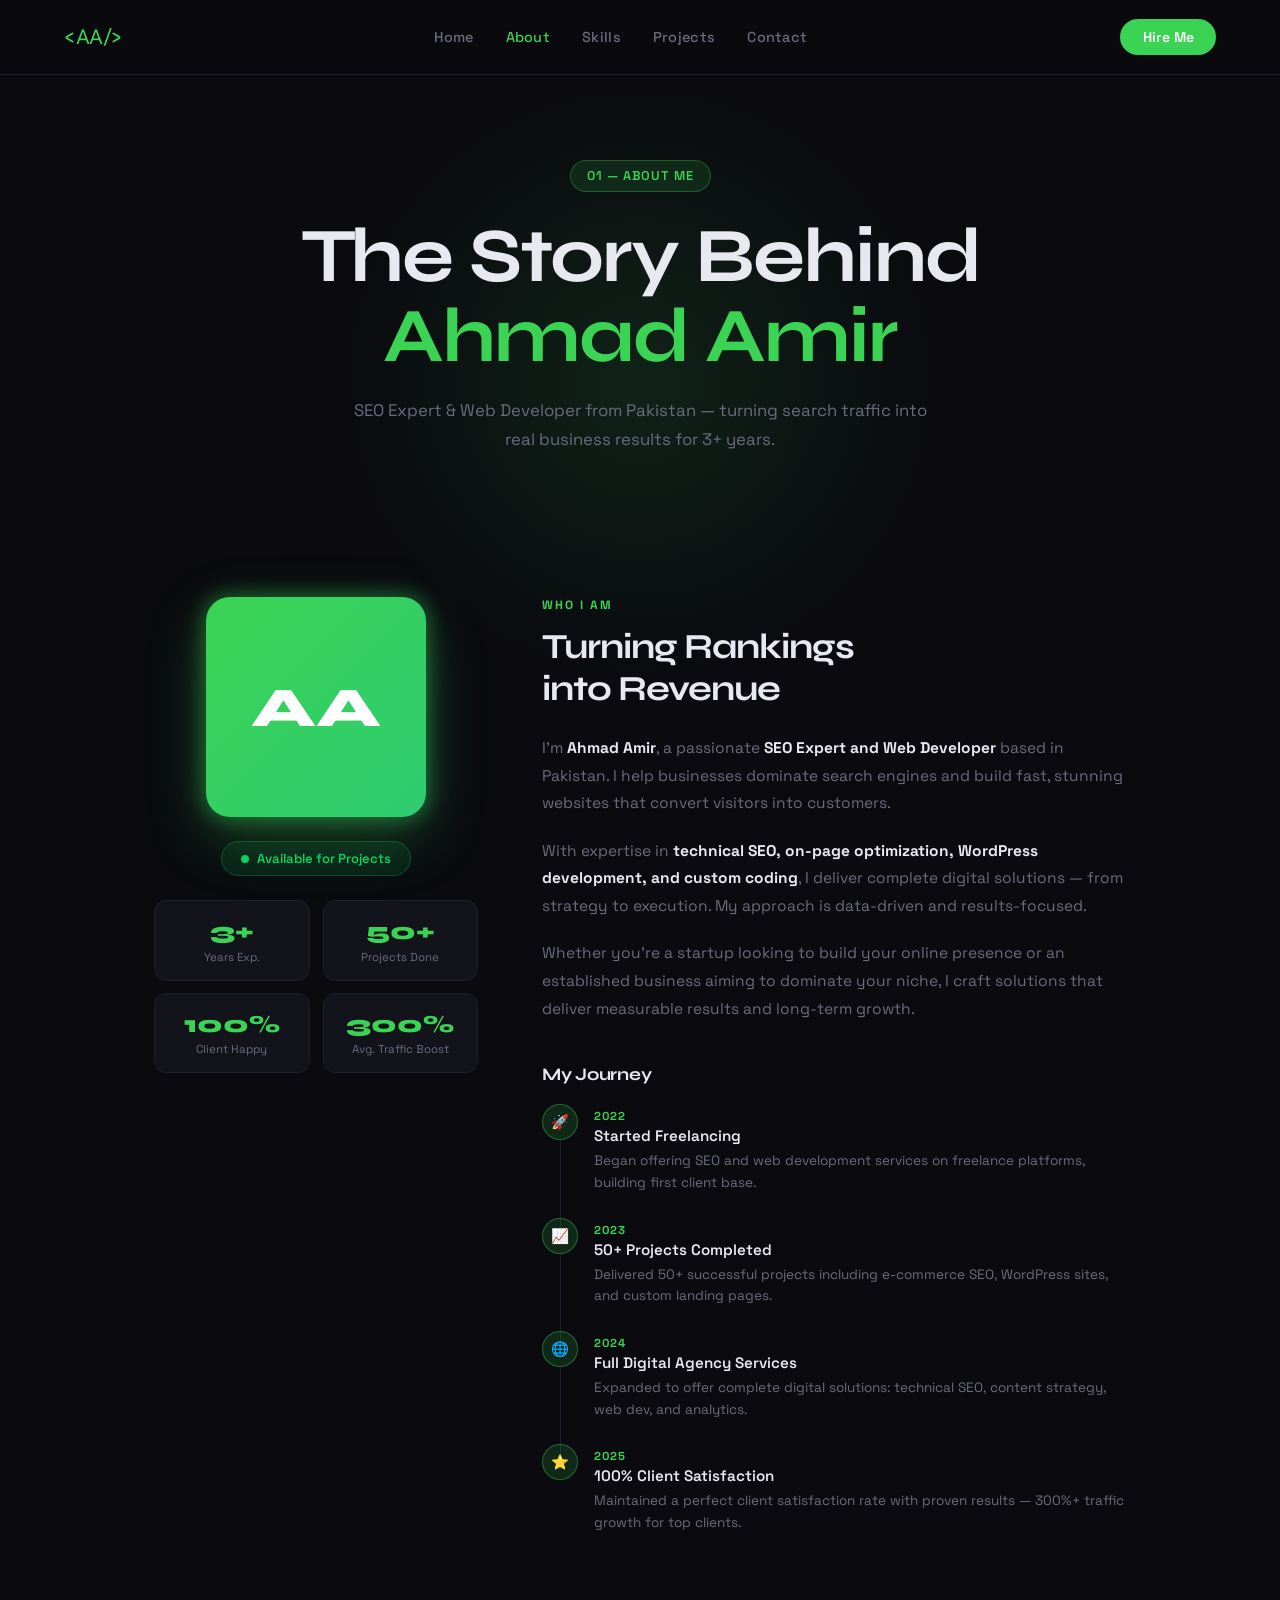
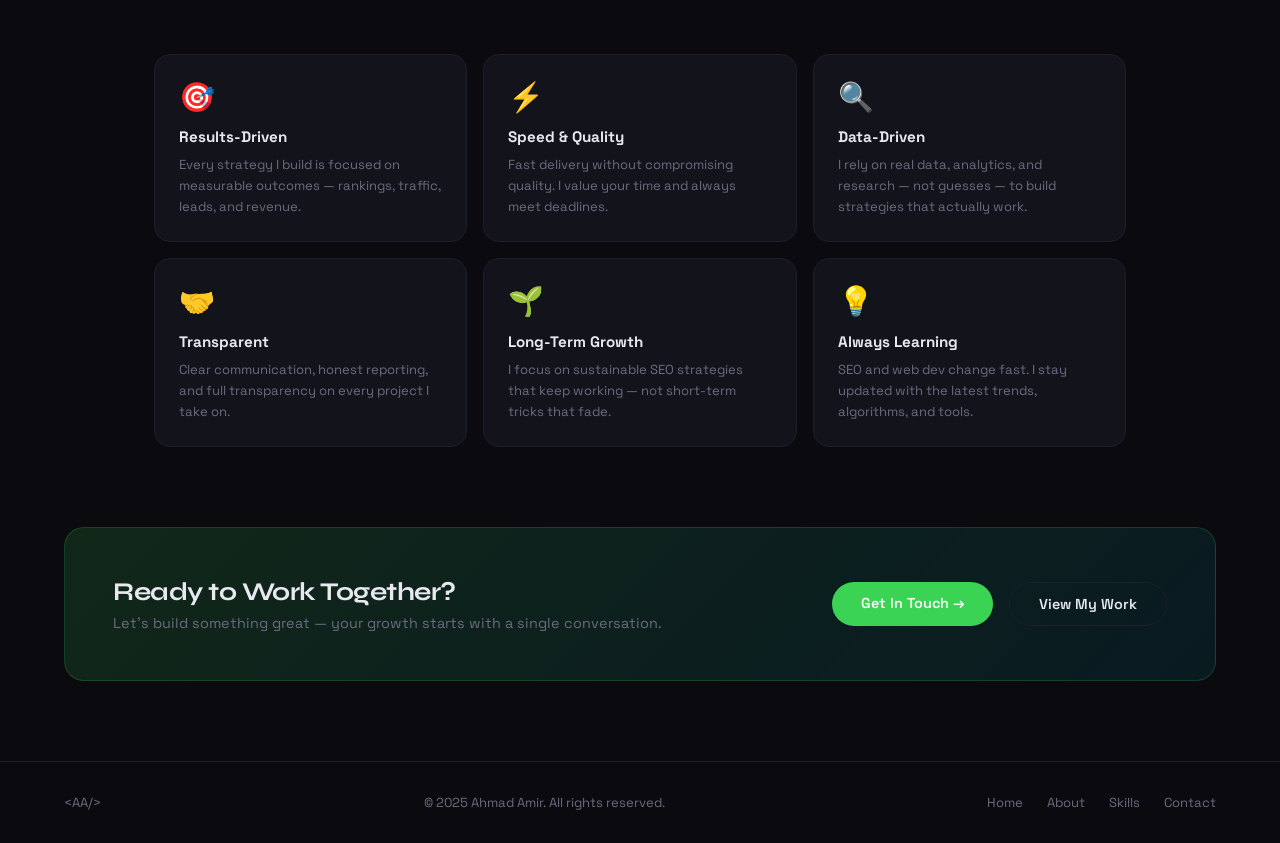
==== about.html @ 07c0ea3f "about file" ====
<!DOCTYPE html>
<html lang="en">
<head>
  <meta charset="UTF-8" />
  <meta name="viewport" content="width=device-width, initial-scale=1.0"/>
  <title>About – Ahmad Amir | SEO Expert & Web Developer</title>
  <link rel="preconnect" href="https://fonts.googleapis.com"/>
  <link href="https://fonts.googleapis.com/css2?family=Space+Grotesk:wght@300;400;500;600;700&family=Syne:wght@700;800&display=swap" rel="stylesheet"/>
  <style>
    :root {
      --bg: #0a0a0f;
      --surface: #111118;
      --border: #1e1e2e;
      --accent: #3bd354;
      --accent2: #2ecc71;
      --text: #e8e8f0;
      --muted: #6b6b80;
      --card: #13131c;
    }

    * { margin: 0; padding: 0; box-sizing: border-box; }

    body {
      background: var(--bg);
      color: var(--text);
      font-family: 'Space Grotesk', sans-serif;
      min-height: 100vh;
      overflow-x: hidden;
    }

    /* ── NAV ── */
    nav {
      position: fixed; top: 0; left: 0; right: 0; z-index: 100;
      display: flex; align-items: center; justify-content: space-between;
      padding: 1.2rem 5%;
      background: rgba(10,10,15,0.85);
      backdrop-filter: blur(12px);
      border-bottom: 1px solid var(--border);
    }

    .logo {
      font-family: 'Syne', sans-serif;
      font-size: 1.4rem;
      color: var(--accent);
      text-decoration: none;
      letter-spacing: -0.5px;
    }

    .nav-links { display: flex; gap: 2rem; list-style: none; }
    .nav-links a {
      color: var(--muted);
      text-decoration: none;
      font-size: 0.9rem;
      font-weight: 500;
      transition: color 0.3s;
      letter-spacing: 0.3px;
    }
    .nav-links a:hover, .nav-links a.active { color: var(--text); }
    .nav-links a.active { color: var(--accent); }

    .hire-btn {
      background: var(--accent);
      color: #fff;
      padding: 0.55rem 1.4rem;
      border-radius: 50px;
      text-decoration: none;
      font-size: 0.88rem;
      font-weight: 600;
      transition: opacity 0.3s;
    }
    .hire-btn:hover { opacity: 0.85; }

    /* ── HERO ── */
    .hero {
      padding: 10rem 5% 5rem;
      display: flex;
      flex-direction: column;
      align-items: center;
      text-align: center;
      position: relative;
    }

    .hero::before {
      content: '';
      position: absolute;
      top: 80px; left: 50%; transform: translateX(-50%);
      width: 600px; height: 600px;
      background: radial-gradient(circle, rgba(59,211,84,0.12) 0%, transparent 70%);
      pointer-events: none;
    }

    .badge {
      display: inline-flex; align-items: center; gap: 0.5rem;
      background: rgba(59,211,84,0.12);
      border: 1px solid rgba(59,211,84,0.3);
      color: var(--accent);
      padding: 0.4rem 1rem;
      border-radius: 50px;
      font-size: 0.8rem;
      font-weight: 600;
      letter-spacing: 1px;
      text-transform: uppercase;
      margin-bottom: 1.5rem;
      animation: fadeUp 0.6s ease both;
    }

    h1 {
      font-family: 'Syne', sans-serif;
      font-size: clamp(2.8rem, 6vw, 5rem);
      line-height: 1.05;
      letter-spacing: -2px;
      animation: fadeUp 0.6s ease 0.1s both;
    }

    h1 span { color: var(--accent); }

    .hero-sub {
      max-width: 600px;
      color: var(--muted);
      margin-top: 1.2rem;
      font-size: 1.05rem;
      line-height: 1.7;
      animation: fadeUp 0.6s ease 0.2s both;
    }

    /* ── AVATAR SECTION ── */
    .about-grid {
      display: grid;
      grid-template-columns: 1fr 1.8fr;
      gap: 4rem;
      padding: 4rem 5%;
      max-width: 1100px;
      margin: 0 auto;
      align-items: start;
    }

    .avatar-wrap {
      display: flex;
      flex-direction: column;
      align-items: center;
      gap: 1.5rem;
      animation: fadeUp 0.7s ease 0.3s both;
    }

    .avatar {
      width: 220px; height: 220px;
      border-radius: 24px;
      background: linear-gradient(135deg, var(--accent), var(--accent2));
      display: flex; align-items: center; justify-content: center;
      font-family: 'Syne', sans-serif;
      font-size: 3.5rem;
      color: #fff;
      font-weight: 800;
      box-shadow: 0 20px 60px rgba(59,211,84,0.3);
      position: relative;
    }

    .avatar::after {
      content: '';
      position: absolute; inset: -3px;
      border-radius: 26px;
      background: linear-gradient(135deg, var(--accent), var(--accent2));
      z-index: -1;
      opacity: 0.4;
      filter: blur(10px);
    }

    .available-pill {
      display: flex; align-items: center; gap: 0.5rem;
      background: rgba(0,212,100,0.1);
      border: 1px solid rgba(0,212,100,0.25);
      color: #00d464;
      padding: 0.5rem 1.2rem;
      border-radius: 50px;
      font-size: 0.82rem;
      font-weight: 600;
    }

    .dot {
      width: 8px; height: 8px;
      background: #00d464;
      border-radius: 50%;
      animation: pulse 1.5s infinite;
    }

    @keyframes pulse {
      0%, 100% { opacity: 1; transform: scale(1); }
      50% { opacity: 0.5; transform: scale(1.3); }
    }

    .stats-mini {
      display: grid; grid-template-columns: 1fr 1fr;
      gap: 0.8rem; width: 100%;
    }

    .stat-box {
      background: var(--card);
      border: 1px solid var(--border);
      border-radius: 12px;
      padding: 1rem;
      text-align: center;
    }

    .stat-box .num {
      font-family: 'Syne', sans-serif;
      font-size: 1.5rem;
      font-weight: 800;
      color: var(--accent);
    }

    .stat-box .lbl { font-size: 0.72rem; color: var(--muted); margin-top: 0.2rem; }

    /* ── CONTENT ── */
    .about-content { animation: fadeUp 0.7s ease 0.4s both; }

    .section-label {
      font-size: 0.75rem;
      font-weight: 700;
      letter-spacing: 2px;
      text-transform: uppercase;
      color: var(--accent);
      margin-bottom: 0.8rem;
    }

    .about-content h2 {
      font-family: 'Syne', sans-serif;
      font-size: 2.2rem;
      letter-spacing: -1px;
      line-height: 1.2;
      margin-bottom: 1.5rem;
    }

    .about-content p {
      color: var(--muted);
      line-height: 1.8;
      margin-bottom: 1.2rem;
      font-size: 0.97rem;
    }

    .about-content p strong { color: var(--text); }

    /* Timeline */
    .timeline { margin-top: 2.5rem; }
    .timeline h3 {
      font-family: 'Syne', sans-serif;
      font-size: 1.1rem;
      margin-bottom: 1.2rem;
      letter-spacing: -0.3px;
    }

    .tl-item {
      display: flex; gap: 1rem;
      margin-bottom: 1.5rem;
      position: relative;
    }

    .tl-item::before {
      content: '';
      position: absolute;
      left: 18px; top: 36px;
      width: 1px; height: calc(100% + 0.5rem);
      background: var(--border);
    }
    .tl-item:last-child::before { display: none; }

    .tl-dot {
      width: 36px; height: 36px; min-width: 36px;
      border-radius: 50%;
      background: rgba(59,211,84,0.15);
      border: 1px solid rgba(59,211,84,0.4);
      display: flex; align-items: center; justify-content: center;
      font-size: 0.9rem;
    }

    .tl-body { padding-top: 0.3rem; }
    .tl-body .yr { font-size: 0.72rem; color: var(--accent); font-weight: 700; letter-spacing: 1px; }
    .tl-body .title { font-weight: 600; margin: 0.2rem 0 0.3rem; font-size: 0.95rem; }
    .tl-body .desc { color: var(--muted); font-size: 0.85rem; line-height: 1.6; }

    /* Values */
    .values {
      display: grid;
      grid-template-columns: repeat(3, 1fr);
      gap: 1rem;
      padding: 2rem 5% 5rem;
      max-width: 1100px;
      margin: 0 auto;
    }

    .val-card {
      background: var(--card);
      border: 1px solid var(--border);
      border-radius: 16px;
      padding: 1.5rem;
      transition: border-color 0.3s, transform 0.3s;
      animation: fadeUp 0.6s ease both;
    }

    .val-card:hover {
      border-color: rgba(59,211,84,0.4);
      transform: translateY(-4px);
    }

    .val-icon { font-size: 1.8rem; margin-bottom: 0.8rem; }
    .val-card h4 { font-weight: 700; margin-bottom: 0.5rem; font-size: 0.95rem; }
    .val-card p { color: var(--muted); font-size: 0.82rem; line-height: 1.6; }

    /* CTA */
    .cta-bar {
      background: linear-gradient(135deg, rgba(59,211,84,0.15), rgba(0,212,255,0.08));
      border: 1px solid rgba(59,211,84,0.2);
      border-radius: 20px;
      margin: 0 5% 5rem;
      padding: 3rem;
      display: flex;
      align-items: center;
      justify-content: space-between;
      gap: 2rem;
      flex-wrap: wrap;
    }

    .cta-bar h3 {
      font-family: 'Syne', sans-serif;
      font-size: 1.6rem;
      letter-spacing: -0.5px;
    }

    .cta-bar p { color: var(--muted); margin-top: 0.4rem; font-size: 0.9rem; }

    .cta-btns { display: flex; gap: 1rem; flex-wrap: wrap; }

    .btn-primary {
      background: var(--accent);
      color: #fff;
      padding: 0.75rem 1.8rem;
      border-radius: 50px;
      text-decoration: none;
      font-weight: 600;
      font-size: 0.9rem;
      transition: opacity 0.3s;
    }
    .btn-primary:hover { opacity: 0.85; }

    .btn-ghost {
      background: transparent;
      color: var(--text);
      padding: 0.75rem 1.8rem;
      border-radius: 50px;
      text-decoration: none;
      font-weight: 600;
      font-size: 0.9rem;
      border: 1px solid var(--border);
      transition: border-color 0.3s;
    }
    .btn-ghost:hover { border-color: var(--accent); }

    /* FOOTER */
    footer {
      border-top: 1px solid var(--border);
      padding: 2rem 5%;
      display: flex;
      justify-content: space-between;
      align-items: center;
      color: var(--muted);
      font-size: 0.82rem;
      flex-wrap: wrap;
      gap: 1rem;
    }

    footer a { color: var(--muted); text-decoration: none; }
    footer a:hover { color: var(--text); }

    @keyframes fadeUp {
      from { opacity: 0; transform: translateY(24px); }
      to   { opacity: 1; transform: translateY(0); }
    }

    @media (max-width: 768px) {
      .about-grid { grid-template-columns: 1fr; gap: 2rem; }
      .values { grid-template-columns: 1fr 1fr; }
      .cta-bar { flex-direction: column; text-align: center; }
      .cta-btns { justify-content: center; }
      .nav-links { display: none; }
      .stats-mini { grid-template-columns: repeat(2, 1fr); }
    }

    @media (max-width: 480px) {
      .values { grid-template-columns: 1fr; }
    }
  </style>
</head>
<body>

  <!-- NAV -->
  <nav>
    <a href="index.html" class="logo">&lt;AA/&gt;</a>
    <ul class="nav-links">
      <li><a href="index.html">Home</a></li>
      <li><a href="about.html" class="active">About</a></li>
      <li><a href="index.html#skills">Skills</a></li>
      <li><a href="index.html#projects">Projects</a></li>
      <li><a href="contact.html">Contact</a></li>
    </ul>
    <a href="contact.html" class="hire-btn">Hire Me</a>
  </nav>

  <!-- HERO -->
  <section class="hero">
    <div class="badge">01 — About Me</div>
    <h1>The Story Behind<br/><span>Ahmad Amir</span></h1>
    <p class="hero-sub">
      SEO Expert & Web Developer from Pakistan — turning search traffic into real business results for 3+ years.
    </p>
  </section>

  <!-- ABOUT GRID -->
  <div class="about-grid">

    <!-- LEFT: Avatar -->
    <div class="avatar-wrap">
      <div class="avatar">AA</div>
      <div class="available-pill"><div class="dot"></div> Available for Projects</div>
      <div class="stats-mini">
        <div class="stat-box"><div class="num">3+</div><div class="lbl">Years Exp.</div></div>
        <div class="stat-box"><div class="num">50+</div><div class="lbl">Projects Done</div></div>
        <div class="stat-box"><div class="num">100%</div><div class="lbl">Client Happy</div></div>
        <div class="stat-box"><div class="num">300%</div><div class="lbl">Avg. Traffic Boost</div></div>
      </div>
    </div>

    <!-- RIGHT: Content -->
    <div class="about-content">
      <div class="section-label">Who I Am</div>
      <h2>Turning Rankings<br/>into Revenue</h2>

      <p>
        I'm <strong>Ahmad Amir</strong>, a passionate <strong>SEO Expert and Web Developer</strong> based in Pakistan.
        I help businesses dominate search engines and build fast, stunning websites that convert visitors into customers.
      </p>
      <p>
        With expertise in <strong>technical SEO, on-page optimization, WordPress development, and custom coding</strong>,
        I deliver complete digital solutions — from strategy to execution. My approach is data-driven and results-focused.
      </p>
      <p>
        Whether you're a startup looking to build your online presence or an established business aiming to dominate
        your niche, I craft solutions that deliver measurable results and long-term growth.
      </p>

      <!-- Timeline -->
      <div class="timeline">
        <h3>My Journey</h3>

        <div class="tl-item">
          <div class="tl-dot">🚀</div>
          <div class="tl-body">
            <div class="yr">2022</div>
            <div class="title">Started Freelancing</div>
            <div class="desc">Began offering SEO and web development services on freelance platforms, building first client base.</div>
          </div>
        </div>

        <div class="tl-item">
          <div class="tl-dot">📈</div>
          <div class="tl-body">
            <div class="yr">2023</div>
            <div class="title">50+ Projects Completed</div>
            <div class="desc">Delivered 50+ successful projects including e-commerce SEO, WordPress sites, and custom landing pages.</div>
          </div>
        </div>

        <div class="tl-item">
          <div class="tl-dot">🌐</div>
          <div class="tl-body">
            <div class="yr">2024</div>
            <div class="title">Full Digital Agency Services</div>
            <div class="desc">Expanded to offer complete digital solutions: technical SEO, content strategy, web dev, and analytics.</div>
          </div>
        </div>

        <div class="tl-item">
          <div class="tl-dot">⭐</div>
          <div class="tl-body">
            <div class="yr">2025</div>
            <div class="title">100% Client Satisfaction</div>
            <div class="desc">Maintained a perfect client satisfaction rate with proven results — 300%+ traffic growth for top clients.</div>
          </div>
        </div>
      </div>
    </div>
  </div>

  <!-- VALUES -->
  <div class="values">
    <div class="val-card" style="animation-delay:0.1s">
      <div class="val-icon">🎯</div>
      <h4>Results-Driven</h4>
      <p>Every strategy I build is focused on measurable outcomes — rankings, traffic, leads, and revenue.</p>
    </div>
    <div class="val-card" style="animation-delay:0.2s">
      <div class="val-icon">⚡</div>
      <h4>Speed & Quality</h4>
      <p>Fast delivery without compromising quality. I value your time and always meet deadlines.</p>
    </div>
    <div class="val-card" style="animation-delay:0.3s">
      <div class="val-icon">🔍</div>
      <h4>Data-Driven</h4>
      <p>I rely on real data, analytics, and research — not guesses — to build strategies that actually work.</p>
    </div>
    <div class="val-card" style="animation-delay:0.4s">
      <div class="val-icon">🤝</div>
      <h4>Transparent</h4>
      <p>Clear communication, honest reporting, and full transparency on every project I take on.</p>
    </div>
    <div class="val-card" style="animation-delay:0.5s">
      <div class="val-icon">🌱</div>
      <h4>Long-Term Growth</h4>
      <p>I focus on sustainable SEO strategies that keep working — not short-term tricks that fade.</p>
    </div>
    <div class="val-card" style="animation-delay:0.6s">
      <div class="val-icon">💡</div>
      <h4>Always Learning</h4>
      <p>SEO and web dev change fast. I stay updated with the latest trends, algorithms, and tools.</p>
    </div>
  </div>

  <!-- CTA -->
  <div class="cta-bar">
    <div>
      <h3>Ready to Work Together?</h3>
      <p>Let's build something great — your growth starts with a single conversation.</p>
    </div>
    <div class="cta-btns">
      <a href="contact.html" class="btn-primary">Get In Touch →</a>
      <a href="index.html#projects" class="btn-ghost">View My Work</a>
    </div>
  </div>

  <!-- FOOTER -->
  <footer>
    <a href="index.html">&lt;AA/&gt;</a>
    <span>© 2025 Ahmad Amir. All rights reserved.</span>
    <div style="display:flex;gap:1.5rem;">
      <a href="index.html">Home</a>
      <a href="about.html">About</a>
      <a href="index.html#skills">Skills</a>
      <a href="contact.html">Contact</a>
    </div>
  </footer>

</body>
</html>
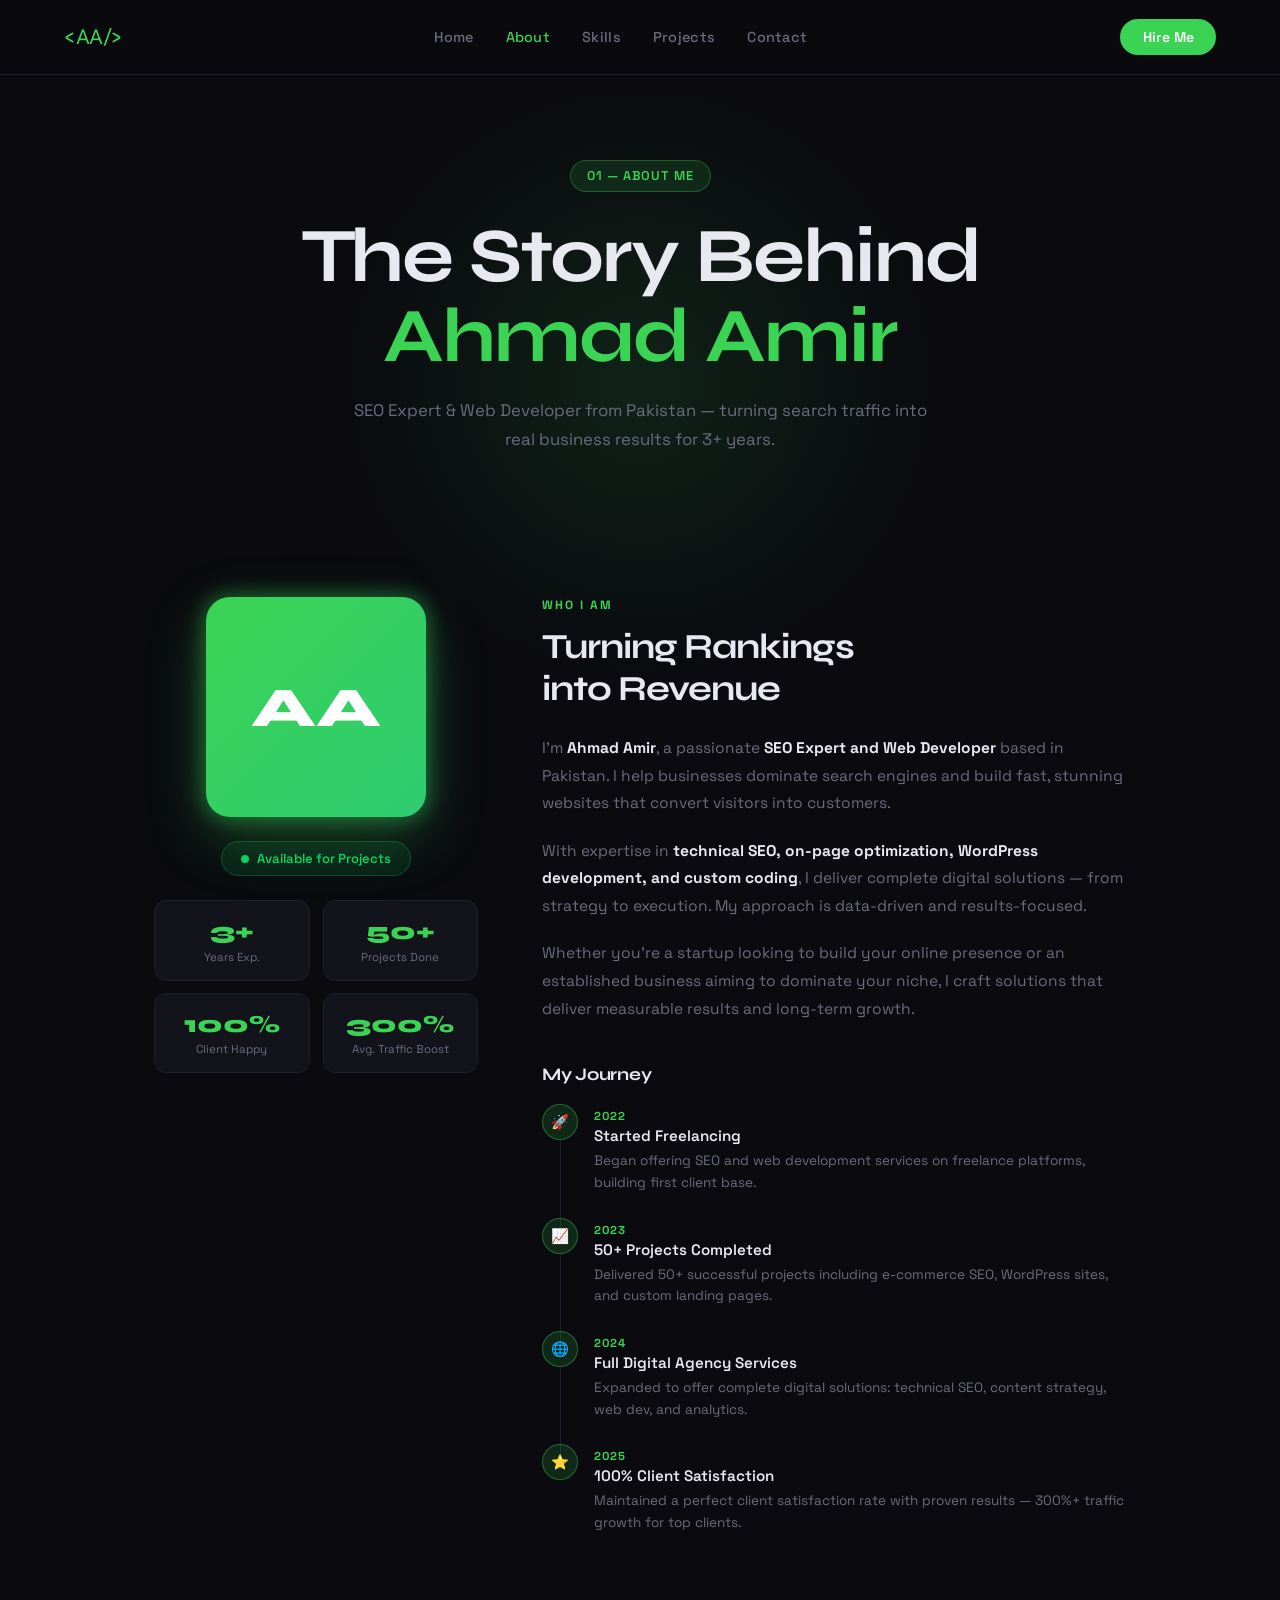
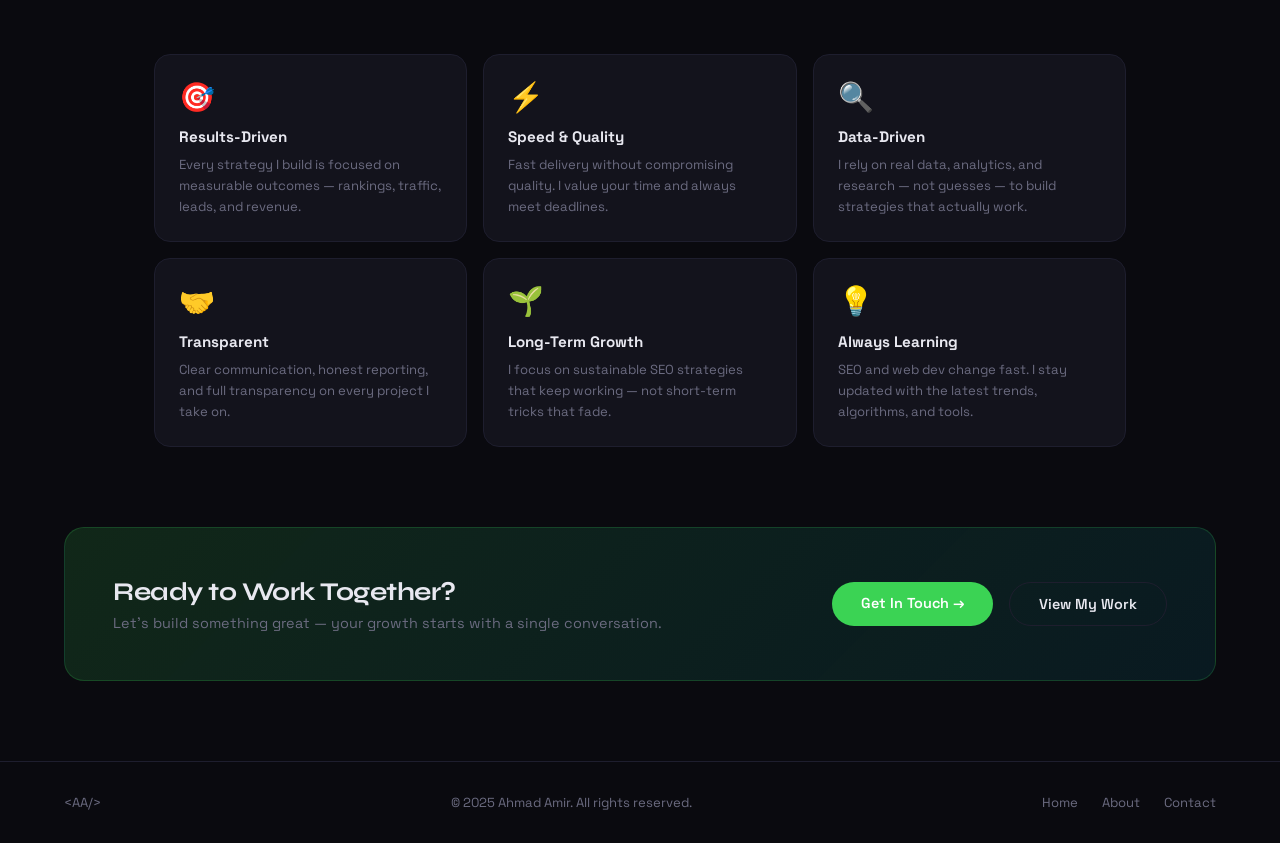
==== commit 8ef4256e: "Update footer links to point to external URLs" ====
--- a/about.html
+++ b/about.html
@@ -541,9 +541,8 @@
     <span>© 2025 Ahmad Amir. All rights reserved.</span>
     <div style="display:flex;gap:1.5rem;">
       <a href="index.html">Home</a>
-      <a href="about.html">About</a>
-      <a href="index.html#skills">Skills</a>
-      <a href="contact.html">Contact</a>
+      <a href="https://technicalahmadamir-maker.github.io/about.html">About</a>
+      <a href="https://technicalahmadamir-maker.github.io/contact.html">Contact</a>
     </div>
   </footer>
 
